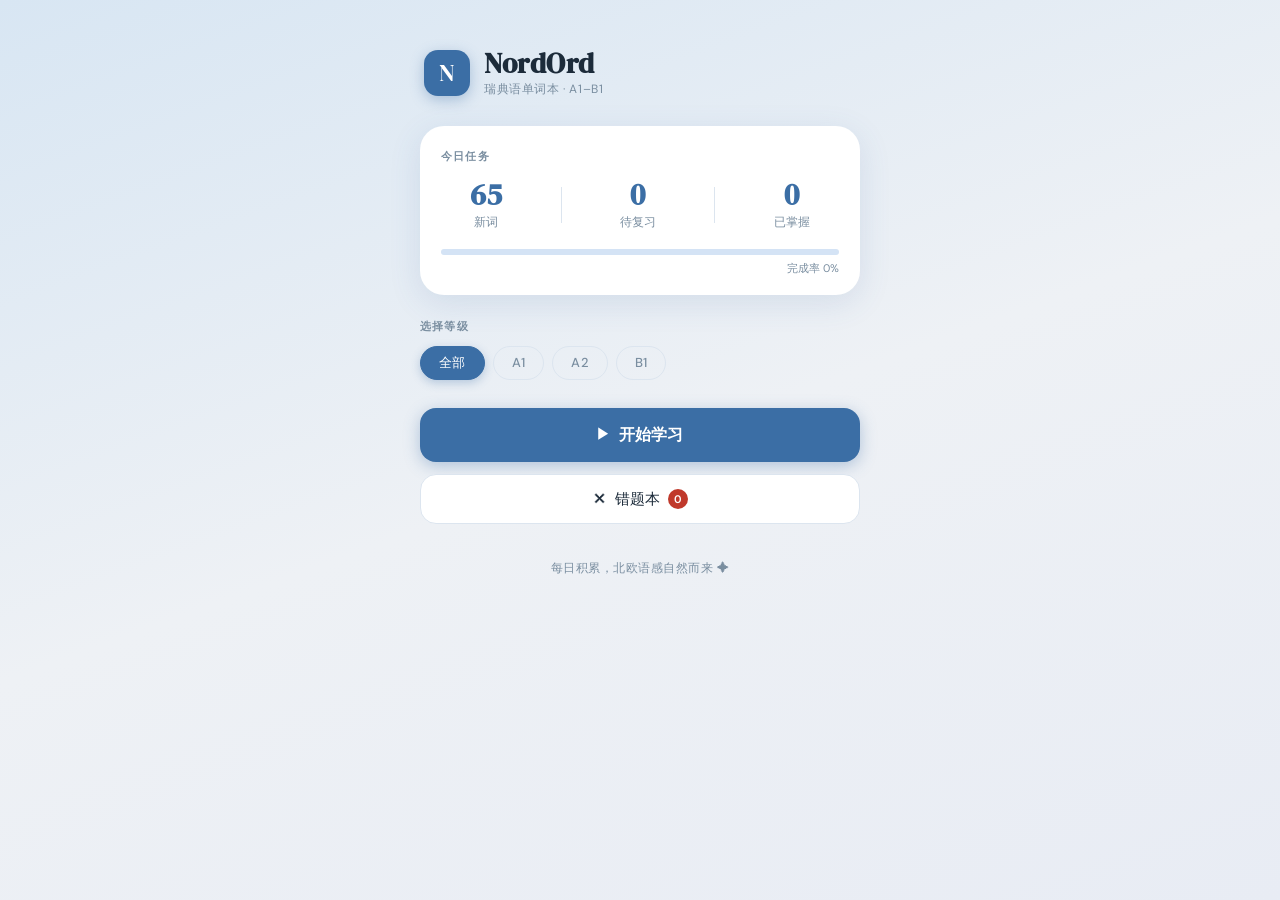
==== index.html @ 5310136f "Add files via upload" ====
<!DOCTYPE html>
<html lang="zh-CN">
<head>
  <meta charset="UTF-8" />
  <meta name="viewport" content="width=device-width, initial-scale=1.0, maximum-scale=1.0" />
  <title>NordOrd · 瑞典语背词</title>
  <link rel="stylesheet" href="style.css" />
  <!-- Google Fonts: DM Serif Display + DM Sans -->
  <link rel="preconnect" href="https://fonts.googleapis.com" />
  <link rel="preconnect" href="https://fonts.gstatic.com" crossorigin />
  <link href="https://fonts.googleapis.com/css2?family=DM+Serif+Display:ital@0;1&family=DM+Sans:wght@300;400;500;600&display=swap" rel="stylesheet" />
</head>
<body>

  <!-- ─────────────────────────────────────────────
       页面：Dashboard（首页）
  ───────────────────────────────────────────── -->
  <div id="page-dashboard" class="page active">
    <header class="app-header">
      <div class="logo-mark">N</div>
      <div class="header-text">
        <h1 class="app-title">NordOrd</h1>
        <p class="app-sub">瑞典语单词本 · A1–B1</p>
      </div>
    </header>

    <!-- 今日任务卡 -->
    <section class="today-card card">
      <div class="today-label">今日任务</div>
      <div class="today-stats">
        <div class="stat-item">
          <span class="stat-num" id="stat-new">0</span>
          <span class="stat-label">新词</span>
        </div>
        <div class="stat-divider"></div>
        <div class="stat-item">
          <span class="stat-num" id="stat-review">0</span>
          <span class="stat-label">待复习</span>
        </div>
        <div class="stat-divider"></div>
        <div class="stat-item">
          <span class="stat-num" id="stat-done">0</span>
          <span class="stat-label">已掌握</span>
        </div>
      </div>
      <div class="progress-bar-wrap">
        <div class="progress-bar" id="progress-bar"></div>
      </div>
      <div class="progress-text" id="progress-text">完成率 0%</div>
    </section>

    <!-- 等级筛选 -->
    <section class="level-section">
      <p class="section-label">选择等级</p>
      <div class="level-pills" id="level-pills">
        <button class="pill active" data-level="all">全部</button>
        <button class="pill" data-level="A1">A1</button>
        <button class="pill" data-level="A2">A2</button>
        <button class="pill" data-level="B1">B1</button>
      </div>
    </section>

    <!-- 操作按钮 -->
    <section class="action-section">
      <button class="btn-primary" id="btn-start">
        <span class="btn-icon">▶</span> 开始学习
      </button>
      <button class="btn-secondary" id="btn-wrong">
        <span class="btn-icon">✕</span> 错题本
        <span class="badge" id="wrong-badge">0</span>
      </button>
    </section>

    <!-- 小提示 -->
    <footer class="dash-footer">
      <p>每日积累，北欧语感自然而来 ✦</p>
    </footer>
  </div>


  <!-- ─────────────────────────────────────────────
       页面：学习卡片
  ───────────────────────────────────────────── -->
  <div id="page-study" class="page">
    <div class="study-nav">
      <button class="nav-back" id="btn-back-study">← 返回</button>
      <span class="study-progress-label" id="study-progress-label">1 / 10</span>
      <div class="study-level-tag" id="study-mode-label">学习中</div>
    </div>

    <!-- 卡片区域 -->
    <div class="card-area">
      <div class="flip-card" id="flip-card">
        <div class="flip-card-inner" id="flip-card-inner">

          <!-- 正面 -->
          <div class="flip-front card">
            <div class="card-tags">
              <span class="tag tag-level" id="card-level-tag">A1</span>
              <span class="tag tag-type" id="card-type-tag">名词</span>
            </div>
            <div class="card-word" id="card-word">hej</div>
            <button class="btn-speak" id="btn-speak-word" title="朗读单词">
              <svg viewBox="0 0 24 24" fill="none" stroke="currentColor" stroke-width="2">
                <polygon points="11,5 6,9 2,9 2,15 6,15 11,19" />
                <path d="M15.54 8.46a5 5 0 0 1 0 7.07" />
                <path d="M19.07 4.93a10 10 0 0 1 0 14.14" />
              </svg>
              朗读
            </button>
            <button class="btn-reveal" id="btn-reveal">显示答案 ↓</button>
          </div>

          <!-- 背面 -->
          <div class="flip-back card">
            <div class="card-tags">
              <span class="tag tag-level" id="card-level-tag-back">A1</span>
              <span class="tag tag-type" id="card-type-tag-back">名词</span>
            </div>
            <div class="card-word-back" id="card-word-back">hej</div>

            <div class="answer-block">
              <div class="answer-zh" id="answer-zh">你好</div>
              <div class="answer-fr" id="answer-fr">bonjour</div>
            </div>

            <div class="example-block">
              <div class="example-row">
                <button class="btn-speak-sm" id="btn-speak-example" title="朗读例句">
                  <svg viewBox="0 0 24 24" fill="none" stroke="currentColor" stroke-width="2">
                    <polygon points="11,5 6,9 2,9 2,15 6,15 11,19" />
                    <path d="M15.54 8.46a5 5 0 0 1 0 7.07" />
                  </svg>
                </button>
                <p class="example-sv" id="example-sv">Hej! Hur mår du?</p>
              </div>
              <p class="example-zh" id="example-zh">你好！你好吗？</p>
              <p class="example-fr" id="example-fr">Bonjour ! Comment vas-tu ?</p>
            </div>
          </div>

        </div>
      </div>
    </div>

    <!-- 判断按钮 -->
    <div class="judge-btns" id="judge-btns">
      <button class="btn-wrong-word" id="btn-dont-know">✕ 不认识</button>
      <button class="btn-know-word" id="btn-know">✓ 认识</button>
    </div>
  </div>


  <!-- ─────────────────────────────────────────────
       页面：错题本
  ───────────────────────────────────────────── -->
  <div id="page-wrong" class="page">
    <div class="study-nav">
      <button class="nav-back" id="btn-back-wrong">← 返回</button>
      <span class="study-progress-label">错题本</span>
      <button class="btn-clear-wrong" id="btn-clear-wrong">清空</button>
    </div>

    <div id="wrong-list-wrap">
      <div id="wrong-empty" class="wrong-empty">
        <div class="empty-icon">✦</div>
        <p>太棒了！暂无错题</p>
      </div>
      <ul id="wrong-list" class="wrong-list"></ul>
    </div>

    <div class="action-section" id="wrong-practice-wrap" style="display:none">
      <button class="btn-primary" id="btn-practice-wrong">重新练习错题</button>
    </div>
  </div>


  <script src="app.js"></script>
</body>
</html>
---- style.css ----
/* ============================================================
   NordOrd · style.css
   北欧极简风格 · 手机端优先
   ============================================================ */

/* ── CSS 变量 ── */
:root {
  --bg:          #eef1f5;
  --bg-card:     #ffffff;
  --bg-card2:    #f6f8fb;
  --primary:     #3b6ea5;      /* 雾蓝 */
  --primary-lt:  #d4e3f5;
  --accent:      #5b8fcf;
  --danger:      #c0392b;
  --danger-lt:   #fde8e6;
  --success:     #2e7d5e;
  --success-lt:  #d6f0e7;
  --text:        #1c2b3a;
  --text-muted:  #7a8ea0;
  --border:      #dce5ef;

  --radius-card: 24px;
  --radius-btn:  16px;
  --shadow:      0 4px 24px rgba(60,100,160,.10);
  --shadow-card: 0 8px 32px rgba(60,100,160,.13);

  --font-display: 'DM Serif Display', serif;
  --font-body:    'DM Sans', sans-serif;
}

/* ── Reset ── */
*, *::before, *::after { box-sizing: border-box; margin: 0; padding: 0; }

body {
  font-family: var(--font-body);
  background: linear-gradient(160deg, #d8e6f3 0%, #eef1f5 50%, #e8ecf4 100%);
  min-height: 100dvh;
  color: var(--text);
  -webkit-font-smoothing: antialiased;
  overflow-x: hidden;
}

/* ── 页面切换 ── */
.page { display: none; min-height: 100dvh; padding-bottom: 40px; }
.page.active { display: block; animation: fadeUp .35s ease; }

@keyframes fadeUp {
  from { opacity: 0; transform: translateY(18px); }
  to   { opacity: 1; transform: translateY(0); }
}

/* ── 通用卡片 ── */
.card {
  background: var(--bg-card);
  border-radius: var(--radius-card);
  box-shadow: var(--shadow-card);
  border: 1px solid rgba(255,255,255,.7);
}

/* ══════════════════════════════════════════════
   DASHBOARD
══════════════════════════════════════════════ */
.app-header {
  display: flex;
  align-items: center;
  gap: 14px;
  padding: 48px 24px 20px;
}

.logo-mark {
  width: 46px; height: 46px;
  background: var(--primary);
  color: #fff;
  border-radius: 14px;
  display: grid; place-items: center;
  font-family: var(--font-display);
  font-size: 24px;
  flex-shrink: 0;
  box-shadow: 0 4px 14px rgba(59,110,165,.35);
}

.app-title {
  font-family: var(--font-display);
  font-size: 28px;
  letter-spacing: .5px;
  color: var(--text);
  line-height: 1.1;
}
.app-sub {
  font-size: 12px;
  color: var(--text-muted);
  font-weight: 400;
  letter-spacing: .6px;
  margin-top: 2px;
}

/* 今日任务卡 */
.today-card {
  margin: 8px 20px 0;
  padding: 22px 20px 18px;
}

.today-label {
  font-size: 11px;
  font-weight: 600;
  letter-spacing: 1.2px;
  color: var(--text-muted);
  text-transform: uppercase;
  margin-bottom: 16px;
}

.today-stats {
  display: flex;
  align-items: center;
  justify-content: space-around;
  margin-bottom: 18px;
}

.stat-item { text-align: center; }
.stat-num {
  display: block;
  font-size: 30px;
  font-weight: 600;
  color: var(--primary);
  line-height: 1;
  font-family: var(--font-display);
}
.stat-label {
  font-size: 12px;
  color: var(--text-muted);
  margin-top: 4px;
  display: block;
}

.stat-divider {
  width: 1px; height: 36px;
  background: var(--border);
}

.progress-bar-wrap {
  height: 6px;
  background: var(--primary-lt);
  border-radius: 99px;
  overflow: hidden;
}
.progress-bar {
  height: 100%;
  background: linear-gradient(90deg, var(--accent), var(--primary));
  border-radius: 99px;
  width: 0%;
  transition: width .6s cubic-bezier(.4,0,.2,1);
}
.progress-text {
  font-size: 11px;
  color: var(--text-muted);
  margin-top: 6px;
  text-align: right;
}

/* 等级筛选 */
.level-section { padding: 24px 20px 8px; }
.section-label {
  font-size: 11px;
  font-weight: 600;
  letter-spacing: 1.2px;
  color: var(--text-muted);
  text-transform: uppercase;
  margin-bottom: 12px;
}

.level-pills {
  display: flex;
  gap: 8px;
  flex-wrap: wrap;
}
.pill {
  padding: 7px 18px;
  border-radius: 99px;
  border: 1.5px solid var(--border);
  background: transparent;
  font-family: var(--font-body);
  font-size: 13px;
  font-weight: 500;
  color: var(--text-muted);
  cursor: pointer;
  transition: all .2s;
  letter-spacing: .3px;
}
.pill:hover { border-color: var(--primary); color: var(--primary); }
.pill.active {
  background: var(--primary);
  border-color: var(--primary);
  color: #fff;
  box-shadow: 0 3px 10px rgba(59,110,165,.3);
}

/* 操作按钮 */
.action-section {
  padding: 20px 20px 8px;
  display: flex;
  flex-direction: column;
  gap: 12px;
}

.btn-primary {
  width: 100%;
  padding: 16px;
  background: var(--primary);
  color: #fff;
  border: none;
  border-radius: var(--radius-btn);
  font-family: var(--font-body);
  font-size: 16px;
  font-weight: 600;
  cursor: pointer;
  display: flex;
  align-items: center;
  justify-content: center;
  gap: 8px;
  box-shadow: 0 4px 16px rgba(59,110,165,.35);
  transition: transform .15s, box-shadow .15s;
  letter-spacing: .2px;
}
.btn-primary:hover { transform: translateY(-2px); box-shadow: 0 6px 22px rgba(59,110,165,.42); }
.btn-primary:active { transform: translateY(0); }

.btn-secondary {
  width: 100%;
  padding: 14px;
  background: var(--bg-card);
  color: var(--text);
  border: 1.5px solid var(--border);
  border-radius: var(--radius-btn);
  font-family: var(--font-body);
  font-size: 15px;
  font-weight: 500;
  cursor: pointer;
  display: flex;
  align-items: center;
  justify-content: center;
  gap: 8px;
  position: relative;
  transition: all .2s;
}
.btn-secondary:hover { border-color: var(--primary); color: var(--primary); background: var(--primary-lt); }

.badge {
  display: inline-flex;
  align-items: center;
  justify-content: center;
  min-width: 20px; height: 20px;
  border-radius: 99px;
  background: var(--danger);
  color: #fff;
  font-size: 11px;
  font-weight: 600;
  padding: 0 5px;
}
.badge[data-count="0"], .badge:empty { background: var(--text-muted); }

.btn-icon { font-size: 14px; }

.dash-footer {
  text-align: center;
  padding: 28px 20px 0;
  font-size: 12px;
  color: var(--text-muted);
  letter-spacing: .5px;
}

/* ══════════════════════════════════════════════
   STUDY PAGE
══════════════════════════════════════════════ */
.study-nav {
  display: flex;
  align-items: center;
  justify-content: space-between;
  padding: 20px 20px 12px;
  position: sticky; top: 0;
  background: transparent;
  z-index: 10;
}

.nav-back {
  background: rgba(255,255,255,.75);
  border: 1.5px solid var(--border);
  border-radius: 12px;
  padding: 8px 14px;
  font-family: var(--font-body);
  font-size: 13px;
  font-weight: 500;
  color: var(--text);
  cursor: pointer;
  backdrop-filter: blur(6px);
  transition: all .2s;
}
.nav-back:hover { border-color: var(--primary); color: var(--primary); }

.study-progress-label {
  font-size: 13px;
  font-weight: 500;
  color: var(--text-muted);
}

.study-level-tag, .btn-clear-wrong {
  background: var(--primary-lt);
  color: var(--primary);
  border: none;
  border-radius: 10px;
  padding: 6px 12px;
  font-size: 12px;
  font-weight: 600;
  letter-spacing: .4px;
  cursor: pointer;
  font-family: var(--font-body);
}

.btn-clear-wrong:hover { background: var(--danger-lt); color: var(--danger); }

/* 卡片翻转区域 */
.card-area {
  padding: 8px 20px 16px;
  perspective: 1200px;
}

.flip-card {
  width: 100%;
  min-height: 420px;
  position: relative;
  cursor: default;
}

.flip-card-inner {
  width: 100%;
  min-height: 420px;
  position: relative;
  transform-style: preserve-3d;
  transition: transform .55s cubic-bezier(.4,0,.2,1);
}
.flip-card-inner.flipped { transform: rotateY(180deg); }

.flip-front, .flip-back {
  position: absolute;
  top: 0; left: 0; right: 0;
  min-height: 420px;
  backface-visibility: hidden;
  -webkit-backface-visibility: hidden;
  padding: 28px 24px 24px;
  display: flex;
  flex-direction: column;
  align-items: center;
}

.flip-back { transform: rotateY(180deg); }

/* 标签 */
.card-tags {
  display: flex; gap: 8px;
  margin-bottom: 20px;
  align-self: flex-start;
}
.tag {
  padding: 4px 12px;
  border-radius: 99px;
  font-size: 11px;
  font-weight: 600;
  letter-spacing: .5px;
  text-transform: uppercase;
}
.tag-level { background: var(--primary-lt); color: var(--primary); }
.tag-type  { background: var(--bg-card2); color: var(--text-muted); border: 1px solid var(--border); }

/* 正面单词 */
.card-word {
  font-family: var(--font-display);
  font-size: clamp(38px, 10vw, 54px);
  letter-spacing: 1px;
  color: var(--text);
  text-align: center;
  flex: 1;
  display: flex;
  align-items: center;
  justify-content: center;
  line-height: 1.15;
  word-break: break-all;
}

/* 朗读按钮 */
.btn-speak {
  display: flex;
  align-items: center;
  gap: 6px;
  background: var(--bg-card2);
  border: 1.5px solid var(--border);
  border-radius: 12px;
  padding: 9px 18px;
  font-family: var(--font-body);
  font-size: 13px;
  font-weight: 500;
  color: var(--text-muted);
  cursor: pointer;
  transition: all .2s;
  margin-bottom: 20px;
}
.btn-speak svg { width: 16px; height: 16px; }
.btn-speak:hover { background: var(--primary-lt); border-color: var(--primary); color: var(--primary); }

.btn-speak-sm {
  display: inline-flex;
  align-items: center;
  justify-content: center;
  background: var(--primary-lt);
  border: none;
  border-radius: 8px;
  padding: 5px;
  cursor: pointer;
  flex-shrink: 0;
  transition: background .2s;
}
.btn-speak-sm svg { width: 14px; height: 14px; stroke: var(--primary); }
.btn-speak-sm:hover { background: var(--primary); }
.btn-speak-sm:hover svg { stroke: #fff; }

.btn-reveal {
  width: 100%;
  padding: 14px;
  background: var(--primary);
  color: #fff;
  border: none;
  border-radius: 14px;
  font-family: var(--font-body);
  font-size: 15px;
  font-weight: 600;
  cursor: pointer;
  box-shadow: 0 3px 14px rgba(59,110,165,.3);
  transition: transform .15s, box-shadow .15s;
  letter-spacing: .2px;
}
.btn-reveal:hover { transform: translateY(-2px); box-shadow: 0 5px 18px rgba(59,110,165,.4); }

/* 背面内容 */
.card-word-back {
  font-family: var(--font-display);
  font-size: clamp(26px, 7vw, 36px);
  color: var(--primary);
  letter-spacing: .5px;
  margin-bottom: 12px;
  text-align: center;
  align-self: center;
}

.answer-block {
  text-align: center;
  margin-bottom: 18px;
}
.answer-zh {
  font-size: 22px;
  font-weight: 600;
  color: var(--text);
  margin-bottom: 4px;
}
.answer-fr {
  font-size: 13px;
  color: var(--text-muted);
  font-style: italic;
  letter-spacing: .3px;
}

.example-block {
  background: var(--bg-card2);
  border-radius: 16px;
  padding: 14px 16px;
  width: 100%;
  border: 1px solid var(--border);
}
.example-row {
  display: flex;
  align-items: flex-start;
  gap: 8px;
  margin-bottom: 6px;
}
.example-sv {
  font-size: 14px;
  font-weight: 500;
  color: var(--text);
  line-height: 1.5;
  font-style: italic;
}
.example-zh {
  font-size: 13px;
  color: var(--text-muted);
  line-height: 1.5;
  margin-bottom: 4px;
  padding-left: 22px;
}
.example-fr {
  font-size: 12px;
  color: #aab5c2;
  line-height: 1.5;
  font-style: italic;
  padding-left: 22px;
}

/* 判断按钮 */
.judge-btns {
  display: flex;
  gap: 12px;
  padding: 0 20px 16px;
  opacity: 0;
  transform: translateY(12px);
  transition: opacity .3s .1s, transform .3s .1s;
  pointer-events: none;
}
.judge-btns.visible {
  opacity: 1;
  transform: translateY(0);
  pointer-events: all;
}

.btn-wrong-word, .btn-know-word {
  flex: 1;
  padding: 15px;
  border: none;
  border-radius: var(--radius-btn);
  font-family: var(--font-body);
  font-size: 15px;
  font-weight: 600;
  cursor: pointer;
  transition: transform .15s, box-shadow .15s;
  letter-spacing: .2px;
}
.btn-wrong-word {
  background: var(--danger-lt);
  color: var(--danger);
}
.btn-wrong-word:hover { transform: translateY(-2px); box-shadow: 0 4px 14px rgba(192,57,43,.2); }

.btn-know-word {
  background: var(--success-lt);
  color: var(--success);
}
.btn-know-word:hover { transform: translateY(-2px); box-shadow: 0 4px 14px rgba(46,125,94,.2); }

/* 结束提示 */
.finish-card {
  margin: 40px 20px;
  padding: 40px 24px;
  text-align: center;
}
.finish-emoji { font-size: 48px; margin-bottom: 16px; }
.finish-title {
  font-family: var(--font-display);
  font-size: 26px;
  margin-bottom: 8px;
}
.finish-sub { font-size: 14px; color: var(--text-muted); margin-bottom: 24px; }

/* ══════════════════════════════════════════════
   WRONG LIST PAGE
══════════════════════════════════════════════ */
.wrong-empty {
  text-align: center;
  padding: 60px 20px;
  color: var(--text-muted);
}
.empty-icon { font-size: 36px; margin-bottom: 12px; color: var(--primary-lt); }
.wrong-empty p { font-size: 15px; }

.wrong-list {
  list-style: none;
  padding: 8px 20px 20px;
  display: flex;
  flex-direction: column;
  gap: 10px;
}
.wrong-item {
  background: var(--bg-card);
  border-radius: 18px;
  padding: 16px 18px;
  border: 1px solid var(--border);
  display: flex;
  align-items: center;
  justify-content: space-between;
  box-shadow: 0 2px 10px rgba(60,100,160,.07);
  animation: fadeUp .25s ease;
}
.wrong-item-left {}
.wrong-sv {
  font-family: var(--font-display);
  font-size: 20px;
  color: var(--text);
  letter-spacing: .3px;
}
.wrong-zh {
  font-size: 13px;
  color: var(--text-muted);
  margin-top: 2px;
}
.wrong-item-tags { display: flex; gap: 6px; }

/* ── 滚动条 ── */
::-webkit-scrollbar { width: 4px; }
::-webkit-scrollbar-track { background: transparent; }
::-webkit-scrollbar-thumb { background: var(--border); border-radius: 99px; }

/* ── 响应式：平板及以上稍许居中 ── */
@media (min-width: 520px) {
  body { display: flex; justify-content: center; }
  .page { max-width: 480px; width: 100%; }
}
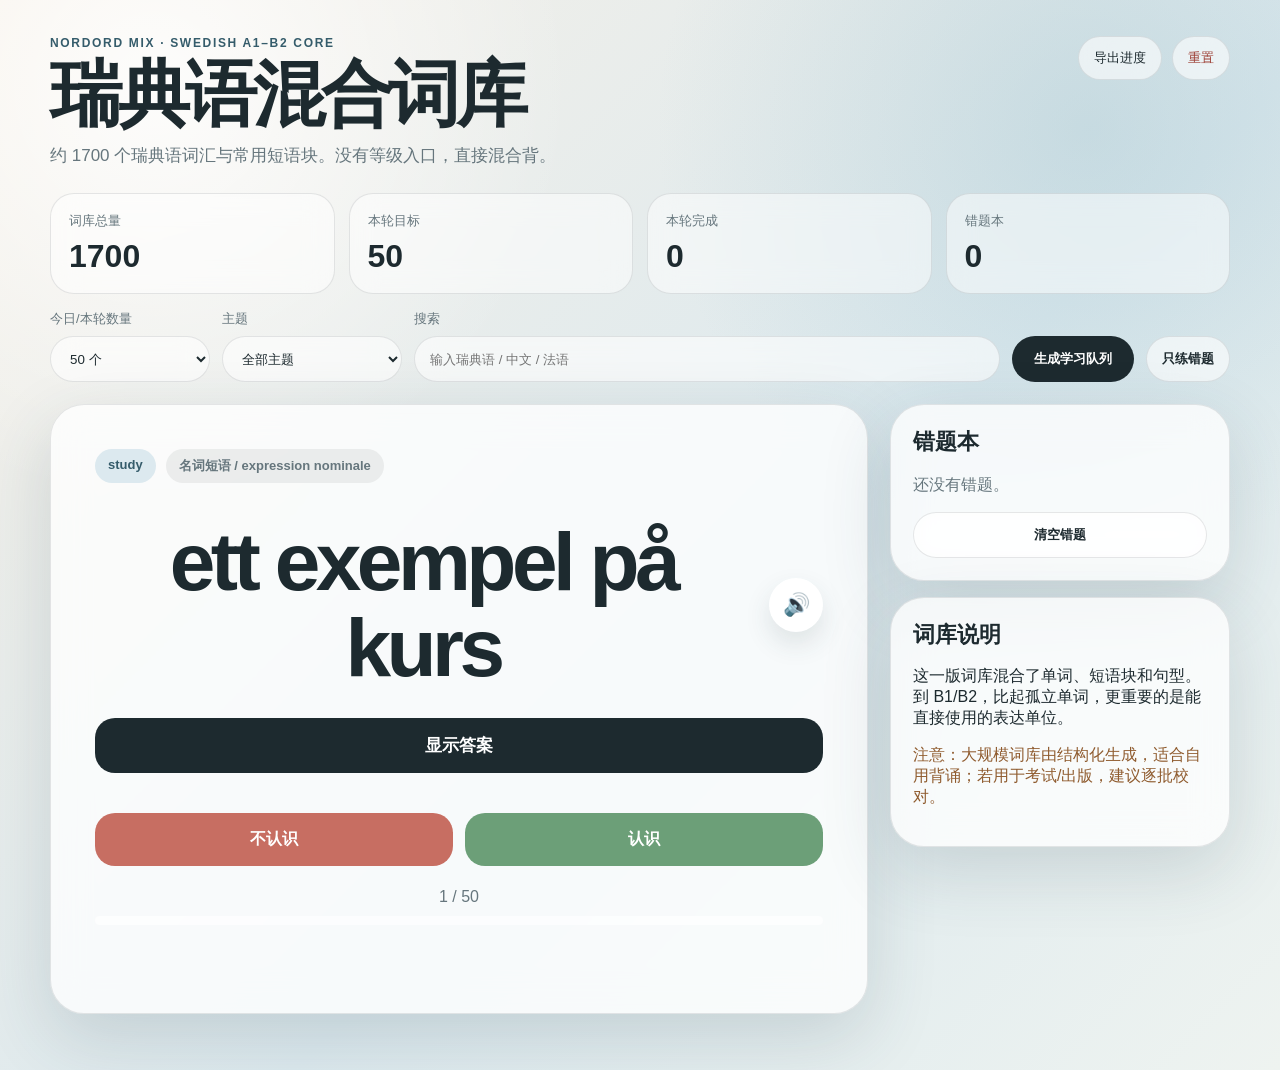
==== commit d9eef4dd: "Add files via upload" ====
--- a/index.html
+++ b/index.html
@@ -2,178 +2,126 @@
 <html lang="zh-CN">
 <head>
   <meta charset="UTF-8" />
-  <meta name="viewport" content="width=device-width, initial-scale=1.0, maximum-scale=1.0" />
-  <title>NordOrd · 瑞典语背词</title>
+  <meta name="viewport" content="width=device-width, initial-scale=1.0" />
+  <title>NordOrd Mix 瑞典语混合词库</title>
   <link rel="stylesheet" href="style.css" />
-  <!-- Google Fonts: DM Serif Display + DM Sans -->
-  <link rel="preconnect" href="https://fonts.googleapis.com" />
-  <link rel="preconnect" href="https://fonts.gstatic.com" crossorigin />
-  <link href="https://fonts.googleapis.com/css2?family=DM+Serif+Display:ital@0;1&family=DM+Sans:wght@300;400;500;600&display=swap" rel="stylesheet" />
 </head>
 <body>
-
-  <!-- ─────────────────────────────────────────────
-       页面：Dashboard（首页）
-  ───────────────────────────────────────────── -->
-  <div id="page-dashboard" class="page active">
-    <header class="app-header">
-      <div class="logo-mark">N</div>
-      <div class="header-text">
-        <h1 class="app-title">NordOrd</h1>
-        <p class="app-sub">瑞典语单词本 · A1–B1</p>
+  <main class="app">
+    <header class="hero">
+      <div>
+        <p class="kicker">NordOrd Mix · Swedish A1–B2 Core</p>
+        <h1>瑞典语混合词库</h1>
+        <p class="subtitle">约 1700 个瑞典语词汇与常用短语块。没有等级入口，直接混合背。</p>
+      </div>
+      <div class="hero-actions">
+        <button id="export-btn" class="soft-btn">导出进度</button>
+        <button id="reset-btn" class="soft-btn danger-text">重置</button>
       </div>
     </header>
 
-    <!-- 今日任务卡 -->
-    <section class="today-card card">
-      <div class="today-label">今日任务</div>
-      <div class="today-stats">
-        <div class="stat-item">
-          <span class="stat-num" id="stat-new">0</span>
-          <span class="stat-label">新词</span>
-        </div>
-        <div class="stat-divider"></div>
-        <div class="stat-item">
-          <span class="stat-num" id="stat-review">0</span>
-          <span class="stat-label">待复习</span>
-        </div>
-        <div class="stat-divider"></div>
-        <div class="stat-item">
-          <span class="stat-num" id="stat-done">0</span>
-          <span class="stat-label">已掌握</span>
-        </div>
-      </div>
-      <div class="progress-bar-wrap">
-        <div class="progress-bar" id="progress-bar"></div>
-      </div>
-      <div class="progress-text" id="progress-text">完成率 0%</div>
+    <section class="dashboard">
+      <article>
+        <span>词库总量</span>
+        <strong id="total-count">0</strong>
+      </article>
+      <article>
+        <span>本轮目标</span>
+        <strong id="session-goal-count">50</strong>
+      </article>
+      <article>
+        <span>本轮完成</span>
+        <strong id="done-count">0</strong>
+      </article>
+      <article>
+        <span>错题本</span>
+        <strong id="wrong-count">0</strong>
+      </article>
     </section>
 
-    <!-- 等级筛选 -->
-    <section class="level-section">
-      <p class="section-label">选择等级</p>
-      <div class="level-pills" id="level-pills">
-        <button class="pill active" data-level="all">全部</button>
-        <button class="pill" data-level="A1">A1</button>
-        <button class="pill" data-level="A2">A2</button>
-        <button class="pill" data-level="B1">B1</button>
-      </div>
+    <section class="controls">
+      <label>
+        今日/本轮数量
+        <select id="goal-select">
+          <option value="20">20 个</option>
+          <option value="50" selected>50 个</option>
+          <option value="100">100 个</option>
+          <option value="200">200 个</option>
+          <option value="all">全部</option>
+        </select>
+      </label>
+
+      <label>
+        主题
+        <select id="theme-select">
+          <option value="all">全部主题</option>
+        </select>
+      </label>
+
+      <label class="search-label">
+        搜索
+        <input id="search-input" type="search" placeholder="输入瑞典语 / 中文 / 法语" />
+      </label>
+
+      <button id="start-btn" class="main-btn">生成学习队列</button>
+      <button id="wrong-practice-btn" class="secondary-btn">只练错题</button>
     </section>
 
-    <!-- 操作按钮 -->
-    <section class="action-section">
-      <button class="btn-primary" id="btn-start">
-        <span class="btn-icon">▶</span> 开始学习
-      </button>
-      <button class="btn-secondary" id="btn-wrong">
-        <span class="btn-icon">✕</span> 错题本
-        <span class="badge" id="wrong-badge">0</span>
-      </button>
-    </section>
+    <section class="layout">
+      <article class="card">
+        <div class="card-meta">
+          <span id="theme-badge" class="badge">theme</span>
+          <span id="type-badge" class="badge muted">type</span>
+        </div>
 
-    <!-- 小提示 -->
-    <footer class="dash-footer">
-      <p>每日积累，北欧语感自然而来 ✦</p>
-    </footer>
-  </div>
+        <div class="word-zone">
+          <h2 id="word">加载中...</h2>
+          <button id="speak-btn" class="sound-btn" title="播放发音">🔊</button>
+        </div>
 
+        <button id="show-btn" class="reveal-btn">显示答案</button>
 
-  <!-- ─────────────────────────────────────────────
-       页面：学习卡片
-  ───────────────────────────────────────────── -->
-  <div id="page-study" class="page">
-    <div class="study-nav">
-      <button class="nav-back" id="btn-back-study">← 返回</button>
-      <span class="study-progress-label" id="study-progress-label">1 / 10</span>
-      <div class="study-level-tag" id="study-mode-label">学习中</div>
-    </div>
-
-    <!-- 卡片区域 -->
-    <div class="card-area">
-      <div class="flip-card" id="flip-card">
-        <div class="flip-card-inner" id="flip-card-inner">
-
-          <!-- 正面 -->
-          <div class="flip-front card">
-            <div class="card-tags">
-              <span class="tag tag-level" id="card-level-tag">A1</span>
-              <span class="tag tag-type" id="card-type-tag">名词</span>
-            </div>
-            <div class="card-word" id="card-word">hej</div>
-            <button class="btn-speak" id="btn-speak-word" title="朗读单词">
-              <svg viewBox="0 0 24 24" fill="none" stroke="currentColor" stroke-width="2">
-                <polygon points="11,5 6,9 2,9 2,15 6,15 11,19" />
-                <path d="M15.54 8.46a5 5 0 0 1 0 7.07" />
-                <path d="M19.07 4.93a10 10 0 0 1 0 14.14" />
-              </svg>
-              朗读
-            </button>
-            <button class="btn-reveal" id="btn-reveal">显示答案 ↓</button>
+        <div id="answer" class="answer hidden">
+          <div class="meaning">
+            <p><span>中文</span><strong id="zh"></strong></p>
+            <p><span>Français</span><strong id="fr"></strong></p>
           </div>
 
-          <!-- 背面 -->
-          <div class="flip-back card">
-            <div class="card-tags">
-              <span class="tag tag-level" id="card-level-tag-back">A1</span>
-              <span class="tag tag-type" id="card-type-tag-back">名词</span>
-            </div>
-            <div class="card-word-back" id="card-word-back">hej</div>
+          <div id="note-box" class="note-box hidden"></div>
 
-            <div class="answer-block">
-              <div class="answer-zh" id="answer-zh">你好</div>
-              <div class="answer-fr" id="answer-fr">bonjour</div>
-            </div>
+          <div id="example-box" class="example-box hidden">
+            <p id="ex-sv" class="ex-sv"></p>
+            <p id="ex-zh"></p>
+            <p id="ex-fr"></p>
+          </div>
+        </div>
 
-            <div class="example-block">
-              <div class="example-row">
-                <button class="btn-speak-sm" id="btn-speak-example" title="朗读例句">
-                  <svg viewBox="0 0 24 24" fill="none" stroke="currentColor" stroke-width="2">
-                    <polygon points="11,5 6,9 2,9 2,15 6,15 11,19" />
-                    <path d="M15.54 8.46a5 5 0 0 1 0 7.07" />
-                  </svg>
-                </button>
-                <p class="example-sv" id="example-sv">Hej! Hur mår du?</p>
-              </div>
-              <p class="example-zh" id="example-zh">你好！你好吗？</p>
-              <p class="example-fr" id="example-fr">Bonjour ! Comment vas-tu ?</p>
-            </div>
-          </div>
+        <div class="buttons">
+          <button id="unknown-btn" class="unknown">不认识</button>
+          <button id="known-btn" class="known">认识</button>
+        </div>
 
+        <div class="progress-row">
+          <span id="progress-text">0 / 0</span>
+          <div class="bar"><div id="bar-fill"></div></div>
         </div>
-      </div>
-    </div>
+      </article>
 
-    <!-- 判断按钮 -->
-    <div class="judge-btns" id="judge-btns">
-      <button class="btn-wrong-word" id="btn-dont-know">✕ 不认识</button>
-      <button class="btn-know-word" id="btn-know">✓ 认识</button>
-    </div>
-  </div>
+      <aside class="side-panel">
+        <section class="mini-panel">
+          <h3>错题本</h3>
+          <div id="wrong-list" class="list empty">还没有错题。</div>
+          <button id="clear-wrong-btn" class="secondary-btn full">清空错题</button>
+        </section>
 
-
-  <!-- ─────────────────────────────────────────────
-       页面：错题本
-  ───────────────────────────────────────────── -->
-  <div id="page-wrong" class="page">
-    <div class="study-nav">
-      <button class="nav-back" id="btn-back-wrong">← 返回</button>
-      <span class="study-progress-label">错题本</span>
-      <button class="btn-clear-wrong" id="btn-clear-wrong">清空</button>
-    </div>
-
-    <div id="wrong-list-wrap">
-      <div id="wrong-empty" class="wrong-empty">
-        <div class="empty-icon">✦</div>
-        <p>太棒了！暂无错题</p>
-      </div>
-      <ul id="wrong-list" class="wrong-list"></ul>
-    </div>
-
-    <div class="action-section" id="wrong-practice-wrap" style="display:none">
-      <button class="btn-primary" id="btn-practice-wrong">重新练习错题</button>
-    </div>
-  </div>
-
+        <section class="mini-panel">
+          <h3>词库说明</h3>
+          <p>这一版词库混合了单词、短语块和句型。到 B1/B2，比起孤立单词，更重要的是能直接使用的表达单位。</p>
+          <p class="warning">注意：大规模词库由结构化生成，适合自用背诵；若用于考试/出版，建议逐批校对。</p>
+        </section>
+      </aside>
+    </section>
+  </main>
 
   <script src="app.js"></script>
 </body>
--- a/style.css
+++ b/style.css
@@ -1,610 +1,400 @@
-/* ============================================================
-   NordOrd · style.css
-   北欧极简风格 · 手机端优先
-   ============================================================ */
-
-/* ── CSS 变量 ── */
+* { box-sizing: border-box; }
+
 :root {
-  --bg:          #eef1f5;
-  --bg-card:     #ffffff;
-  --bg-card2:    #f6f8fb;
-  --primary:     #3b6ea5;      /* 雾蓝 */
-  --primary-lt:  #d4e3f5;
-  --accent:      #5b8fcf;
-  --danger:      #c0392b;
-  --danger-lt:   #fde8e6;
-  --success:     #2e7d5e;
-  --success-lt:  #d6f0e7;
-  --text:        #1c2b3a;
-  --text-muted:  #7a8ea0;
-  --border:      #dce5ef;
-
-  --radius-card: 24px;
-  --radius-btn:  16px;
-  --shadow:      0 4px 24px rgba(60,100,160,.10);
-  --shadow-card: 0 8px 32px rgba(60,100,160,.13);
-
-  --font-display: 'DM Serif Display', serif;
-  --font-body:    'DM Sans', sans-serif;
-}
-
-/* ── Reset ── */
-*, *::before, *::after { box-sizing: border-box; margin: 0; padding: 0; }
+  --ink: #1d2a2f;
+  --muted: #66767d;
+  --paper: rgba(255,255,255,.76);
+  --paper-strong: rgba(255,255,255,.92);
+  --line: rgba(29,42,47,.11);
+  --blue: #7da0ad;
+  --blue-dark: #355c6b;
+  --cream: #f5efe4;
+  --green: #6c9f78;
+  --red: #c76e62;
+  --shadow: 0 24px 70px rgba(45,70,78,.16);
+}
 
 body {
-  font-family: var(--font-body);
-  background: linear-gradient(160deg, #d8e6f3 0%, #eef1f5 50%, #e8ecf4 100%);
-  min-height: 100dvh;
-  color: var(--text);
-  -webkit-font-smoothing: antialiased;
-  overflow-x: hidden;
-}
-
-/* ── 页面切换 ── */
-.page { display: none; min-height: 100dvh; padding-bottom: 40px; }
-.page.active { display: block; animation: fadeUp .35s ease; }
-
-@keyframes fadeUp {
-  from { opacity: 0; transform: translateY(18px); }
-  to   { opacity: 1; transform: translateY(0); }
-}
-
-/* ── 通用卡片 ── */
+  margin: 0;
+  min-height: 100vh;
+  font-family: Inter, ui-sans-serif, Arial, "Microsoft YaHei", sans-serif;
+  color: var(--ink);
+  background:
+    radial-gradient(circle at 12% 8%, rgba(255,255,255,.85), transparent 28%),
+    radial-gradient(circle at 85% 12%, rgba(153,190,202,.35), transparent 30%),
+    linear-gradient(135deg, #f7f1e8, #dce9ee 58%, #eef3f0);
+}
+
+button, input, select {
+  font-family: inherit;
+}
+
+button {
+  border: none;
+  cursor: pointer;
+  transition: .18s ease;
+}
+
+button:hover { transform: translateY(-1px); }
+
+.app {
+  width: min(1180px, calc(100% - 28px));
+  margin: 0 auto;
+  padding: 36px 0 56px;
+}
+
+.hero {
+  display: flex;
+  justify-content: space-between;
+  gap: 24px;
+  align-items: flex-start;
+  margin-bottom: 22px;
+}
+
+.kicker {
+  margin: 0 0 10px;
+  color: var(--blue-dark);
+  text-transform: uppercase;
+  letter-spacing: .14em;
+  font-size: 12px;
+  font-weight: 800;
+}
+
+h1 {
+  margin: 0;
+  font-size: clamp(36px, 7vw, 72px);
+  letter-spacing: -.06em;
+  line-height: .95;
+}
+
+.subtitle {
+  max-width: 660px;
+  margin: 14px 0 0;
+  color: var(--muted);
+  font-size: 17px;
+  line-height: 1.7;
+}
+
+.hero-actions {
+  display: flex;
+  gap: 10px;
+}
+
+.soft-btn, .secondary-btn, select, input {
+  border: 1px solid var(--line);
+  background: rgba(255,255,255,.6);
+  backdrop-filter: blur(14px);
+  border-radius: 999px;
+  padding: 12px 15px;
+  color: var(--ink);
+}
+
+.danger-text { color: #9c3e34; }
+
+.dashboard {
+  display: grid;
+  grid-template-columns: repeat(4, 1fr);
+  gap: 14px;
+  margin-bottom: 16px;
+}
+
+.dashboard article {
+  background: rgba(255,255,255,.5);
+  border: 1px solid var(--line);
+  border-radius: 24px;
+  padding: 18px;
+  backdrop-filter: blur(14px);
+}
+
+.dashboard span {
+  display: block;
+  color: var(--muted);
+  font-size: 13px;
+  margin-bottom: 8px;
+}
+
+.dashboard strong {
+  font-size: 32px;
+}
+
+.controls {
+  display: grid;
+  grid-template-columns: 160px 180px minmax(220px, 1fr) auto auto;
+  gap: 12px;
+  align-items: end;
+  margin-bottom: 22px;
+}
+
+label {
+  color: var(--muted);
+  font-size: 13px;
+  display: grid;
+  gap: 8px;
+}
+
+select, input {
+  width: 100%;
+  outline: none;
+  height: 46px;
+}
+
+.main-btn {
+  height: 46px;
+  border-radius: 999px;
+  padding: 0 22px;
+  background: var(--ink);
+  color: white;
+  font-weight: 800;
+}
+
+.secondary-btn {
+  height: 46px;
+  font-weight: 800;
+}
+
+.layout {
+  display: grid;
+  grid-template-columns: minmax(0, 1fr) 340px;
+  gap: 22px;
+  align-items: start;
+}
+
+.card, .side-panel .mini-panel {
+  background: var(--paper);
+  border: 1px solid var(--line);
+  border-radius: 34px;
+  box-shadow: var(--shadow);
+  backdrop-filter: blur(18px);
+}
+
 .card {
-  background: var(--bg-card);
-  border-radius: var(--radius-card);
-  box-shadow: var(--shadow-card);
-  border: 1px solid rgba(255,255,255,.7);
-}
-
-/* ══════════════════════════════════════════════
-   DASHBOARD
-══════════════════════════════════════════════ */
-.app-header {
+  min-height: 610px;
+  padding: clamp(22px, 4vw, 44px);
+}
+
+.card-meta {
   display: flex;
+  gap: 10px;
+  margin-bottom: 34px;
+  flex-wrap: wrap;
+}
+
+.badge {
+  padding: 8px 13px;
+  border-radius: 999px;
+  font-size: 13px;
+  font-weight: 800;
+  background: #dce9ef;
+  color: var(--blue-dark);
+}
+
+.badge.muted {
+  background: rgba(29,42,47,.07);
+  color: var(--muted);
+}
+
+.word-zone {
+  min-height: 175px;
+  display: flex;
+  justify-content: center;
   align-items: center;
-  gap: 14px;
-  padding: 48px 24px 20px;
-}
-
-.logo-mark {
-  width: 46px; height: 46px;
-  background: var(--primary);
-  color: #fff;
-  border-radius: 14px;
-  display: grid; place-items: center;
-  font-family: var(--font-display);
-  font-size: 24px;
-  flex-shrink: 0;
-  box-shadow: 0 4px 14px rgba(59,110,165,.35);
-}
-
-.app-title {
-  font-family: var(--font-display);
-  font-size: 28px;
-  letter-spacing: .5px;
-  color: var(--text);
-  line-height: 1.1;
-}
-.app-sub {
-  font-size: 12px;
-  color: var(--text-muted);
-  font-weight: 400;
-  letter-spacing: .6px;
-  margin-top: 2px;
-}
-
-/* 今日任务卡 */
-.today-card {
-  margin: 8px 20px 0;
-  padding: 22px 20px 18px;
-}
-
-.today-label {
-  font-size: 11px;
-  font-weight: 600;
-  letter-spacing: 1.2px;
-  color: var(--text-muted);
-  text-transform: uppercase;
-  margin-bottom: 16px;
-}
-
-.today-stats {
-  display: flex;
-  align-items: center;
-  justify-content: space-around;
-  margin-bottom: 18px;
-}
-
-.stat-item { text-align: center; }
-.stat-num {
+  gap: 18px;
+}
+
+h2 {
+  margin: 0;
+  font-size: clamp(42px, 7.5vw, 82px);
+  letter-spacing: -.055em;
+  line-height: 1.05;
+  text-align: center;
+}
+
+.sound-btn {
+  width: 54px;
+  height: 54px;
+  border-radius: 50%;
+  background: white;
+  box-shadow: 0 12px 26px rgba(45,70,78,.13);
+  font-size: 22px;
+  flex: 0 0 auto;
+}
+
+.reveal-btn {
+  width: 100%;
+  margin: 26px 0 18px;
+  padding: 16px;
+  border-radius: 20px;
+  color: white;
+  background: var(--ink);
+  font-size: 17px;
+  font-weight: 850;
+}
+
+.hidden { display: none !important; }
+
+.answer {
+  animation: show .22s ease;
+}
+
+@keyframes show {
+  from { opacity: 0; transform: translateY(7px); }
+  to { opacity: 1; transform: translateY(0); }
+}
+
+.meaning {
+  display: grid;
+  grid-template-columns: 1fr 1fr;
+  gap: 12px;
+}
+
+.meaning p, .note-box, .example-box {
+  margin: 0;
+  border: 1px solid var(--line);
+  background: rgba(255,255,255,.62);
+  border-radius: 22px;
+  padding: 17px;
+}
+
+.meaning span {
   display: block;
-  font-size: 30px;
-  font-weight: 600;
-  color: var(--primary);
-  line-height: 1;
-  font-family: var(--font-display);
-}
-.stat-label {
-  font-size: 12px;
-  color: var(--text-muted);
-  margin-top: 4px;
+  font-size: 13px;
+  color: var(--muted);
+  margin-bottom: 7px;
+}
+
+.meaning strong {
+  font-size: 21px;
+}
+
+.note-box, .example-box {
+  margin-top: 12px;
+  color: var(--muted);
+  line-height: 1.7;
+}
+
+.ex-sv {
+  color: var(--ink);
+  font-weight: 850;
+  font-size: 18px;
+}
+
+.buttons {
+  display: grid;
+  grid-template-columns: 1fr 1fr;
+  gap: 12px;
+  margin-top: 22px;
+}
+
+.unknown, .known {
+  border-radius: 20px;
+  padding: 16px;
+  color: white;
+  font-size: 16px;
+  font-weight: 850;
+}
+
+.unknown { background: var(--red); }
+.known { background: var(--green); }
+
+.progress-row {
+  margin-top: 22px;
+  color: var(--muted);
+  display: grid;
+  gap: 10px;
+  text-align: center;
+}
+
+.bar {
+  height: 9px;
+  background: rgba(255,255,255,.62);
+  border-radius: 999px;
+  overflow: hidden;
+}
+
+#bar-fill {
+  height: 100%;
+  width: 0%;
+  background: var(--blue-dark);
+  border-radius: inherit;
+  transition: width .2s ease;
+}
+
+.side-panel {
+  display: grid;
+  gap: 16px;
+}
+
+.mini-panel {
+  padding: 22px;
+}
+
+.mini-panel h3 {
+  margin: 0 0 14px;
+  font-size: 22px;
+}
+
+.list {
+  display: grid;
+  gap: 10px;
+  max-height: 360px;
+  overflow: auto;
+  margin-bottom: 14px;
+}
+
+.empty {
+  color: var(--muted);
+  line-height: 1.7;
+}
+
+.wrong-item {
+  padding: 13px 14px;
+  border-radius: 16px;
+  background: rgba(255,255,255,.58);
+  border: 1px solid var(--line);
+}
+
+.wrong-item strong {
   display: block;
-}
-
-.stat-divider {
-  width: 1px; height: 36px;
-  background: var(--border);
-}
-
-.progress-bar-wrap {
-  height: 6px;
-  background: var(--primary-lt);
-  border-radius: 99px;
-  overflow: hidden;
-}
-.progress-bar {
-  height: 100%;
-  background: linear-gradient(90deg, var(--accent), var(--primary));
-  border-radius: 99px;
-  width: 0%;
-  transition: width .6s cubic-bezier(.4,0,.2,1);
-}
-.progress-text {
-  font-size: 11px;
-  color: var(--text-muted);
-  margin-top: 6px;
-  text-align: right;
-}
-
-/* 等级筛选 */
-.level-section { padding: 24px 20px 8px; }
-.section-label {
-  font-size: 11px;
-  font-weight: 600;
-  letter-spacing: 1.2px;
-  color: var(--text-muted);
-  text-transform: uppercase;
-  margin-bottom: 12px;
-}
-
-.level-pills {
-  display: flex;
-  gap: 8px;
-  flex-wrap: wrap;
-}
-.pill {
-  padding: 7px 18px;
-  border-radius: 99px;
-  border: 1.5px solid var(--border);
-  background: transparent;
-  font-family: var(--font-body);
-  font-size: 13px;
-  font-weight: 500;
-  color: var(--text-muted);
-  cursor: pointer;
-  transition: all .2s;
-  letter-spacing: .3px;
-}
-.pill:hover { border-color: var(--primary); color: var(--primary); }
-.pill.active {
-  background: var(--primary);
-  border-color: var(--primary);
-  color: #fff;
-  box-shadow: 0 3px 10px rgba(59,110,165,.3);
-}
-
-/* 操作按钮 */
-.action-section {
-  padding: 20px 20px 8px;
-  display: flex;
-  flex-direction: column;
-  gap: 12px;
-}
-
-.btn-primary {
-  width: 100%;
-  padding: 16px;
-  background: var(--primary);
-  color: #fff;
-  border: none;
-  border-radius: var(--radius-btn);
-  font-family: var(--font-body);
-  font-size: 16px;
-  font-weight: 600;
-  cursor: pointer;
-  display: flex;
-  align-items: center;
-  justify-content: center;
-  gap: 8px;
-  box-shadow: 0 4px 16px rgba(59,110,165,.35);
-  transition: transform .15s, box-shadow .15s;
-  letter-spacing: .2px;
-}
-.btn-primary:hover { transform: translateY(-2px); box-shadow: 0 6px 22px rgba(59,110,165,.42); }
-.btn-primary:active { transform: translateY(0); }
-
-.btn-secondary {
-  width: 100%;
-  padding: 14px;
-  background: var(--bg-card);
-  color: var(--text);
-  border: 1.5px solid var(--border);
-  border-radius: var(--radius-btn);
-  font-family: var(--font-body);
-  font-size: 15px;
-  font-weight: 500;
-  cursor: pointer;
-  display: flex;
-  align-items: center;
-  justify-content: center;
-  gap: 8px;
-  position: relative;
-  transition: all .2s;
-}
-.btn-secondary:hover { border-color: var(--primary); color: var(--primary); background: var(--primary-lt); }
-
-.badge {
-  display: inline-flex;
-  align-items: center;
-  justify-content: center;
-  min-width: 20px; height: 20px;
-  border-radius: 99px;
-  background: var(--danger);
-  color: #fff;
-  font-size: 11px;
-  font-weight: 600;
-  padding: 0 5px;
-}
-.badge[data-count="0"], .badge:empty { background: var(--text-muted); }
-
-.btn-icon { font-size: 14px; }
-
-.dash-footer {
-  text-align: center;
-  padding: 28px 20px 0;
-  font-size: 12px;
-  color: var(--text-muted);
-  letter-spacing: .5px;
-}
-
-/* ══════════════════════════════════════════════
-   STUDY PAGE
-══════════════════════════════════════════════ */
-.study-nav {
-  display: flex;
-  align-items: center;
-  justify-content: space-between;
-  padding: 20px 20px 12px;
-  position: sticky; top: 0;
-  background: transparent;
-  z-index: 10;
-}
-
-.nav-back {
-  background: rgba(255,255,255,.75);
-  border: 1.5px solid var(--border);
-  border-radius: 12px;
-  padding: 8px 14px;
-  font-family: var(--font-body);
-  font-size: 13px;
-  font-weight: 500;
-  color: var(--text);
-  cursor: pointer;
-  backdrop-filter: blur(6px);
-  transition: all .2s;
-}
-.nav-back:hover { border-color: var(--primary); color: var(--primary); }
-
-.study-progress-label {
-  font-size: 13px;
-  font-weight: 500;
-  color: var(--text-muted);
-}
-
-.study-level-tag, .btn-clear-wrong {
-  background: var(--primary-lt);
-  color: var(--primary);
-  border: none;
-  border-radius: 10px;
-  padding: 6px 12px;
-  font-size: 12px;
-  font-weight: 600;
-  letter-spacing: .4px;
-  cursor: pointer;
-  font-family: var(--font-body);
-}
-
-.btn-clear-wrong:hover { background: var(--danger-lt); color: var(--danger); }
-
-/* 卡片翻转区域 */
-.card-area {
-  padding: 8px 20px 16px;
-  perspective: 1200px;
-}
-
-.flip-card {
-  width: 100%;
-  min-height: 420px;
-  position: relative;
-  cursor: default;
-}
-
-.flip-card-inner {
-  width: 100%;
-  min-height: 420px;
-  position: relative;
-  transform-style: preserve-3d;
-  transition: transform .55s cubic-bezier(.4,0,.2,1);
-}
-.flip-card-inner.flipped { transform: rotateY(180deg); }
-
-.flip-front, .flip-back {
-  position: absolute;
-  top: 0; left: 0; right: 0;
-  min-height: 420px;
-  backface-visibility: hidden;
-  -webkit-backface-visibility: hidden;
-  padding: 28px 24px 24px;
-  display: flex;
-  flex-direction: column;
-  align-items: center;
-}
-
-.flip-back { transform: rotateY(180deg); }
-
-/* 标签 */
-.card-tags {
-  display: flex; gap: 8px;
-  margin-bottom: 20px;
-  align-self: flex-start;
-}
-.tag {
-  padding: 4px 12px;
-  border-radius: 99px;
-  font-size: 11px;
-  font-weight: 600;
-  letter-spacing: .5px;
-  text-transform: uppercase;
-}
-.tag-level { background: var(--primary-lt); color: var(--primary); }
-.tag-type  { background: var(--bg-card2); color: var(--text-muted); border: 1px solid var(--border); }
-
-/* 正面单词 */
-.card-word {
-  font-family: var(--font-display);
-  font-size: clamp(38px, 10vw, 54px);
-  letter-spacing: 1px;
-  color: var(--text);
-  text-align: center;
-  flex: 1;
-  display: flex;
-  align-items: center;
-  justify-content: center;
-  line-height: 1.15;
-  word-break: break-all;
-}
-
-/* 朗读按钮 */
-.btn-speak {
-  display: flex;
-  align-items: center;
-  gap: 6px;
-  background: var(--bg-card2);
-  border: 1.5px solid var(--border);
-  border-radius: 12px;
-  padding: 9px 18px;
-  font-family: var(--font-body);
-  font-size: 13px;
-  font-weight: 500;
-  color: var(--text-muted);
-  cursor: pointer;
-  transition: all .2s;
-  margin-bottom: 20px;
-}
-.btn-speak svg { width: 16px; height: 16px; }
-.btn-speak:hover { background: var(--primary-lt); border-color: var(--primary); color: var(--primary); }
-
-.btn-speak-sm {
-  display: inline-flex;
-  align-items: center;
-  justify-content: center;
-  background: var(--primary-lt);
-  border: none;
-  border-radius: 8px;
-  padding: 5px;
-  cursor: pointer;
-  flex-shrink: 0;
-  transition: background .2s;
-}
-.btn-speak-sm svg { width: 14px; height: 14px; stroke: var(--primary); }
-.btn-speak-sm:hover { background: var(--primary); }
-.btn-speak-sm:hover svg { stroke: #fff; }
-
-.btn-reveal {
-  width: 100%;
-  padding: 14px;
-  background: var(--primary);
-  color: #fff;
-  border: none;
-  border-radius: 14px;
-  font-family: var(--font-body);
-  font-size: 15px;
-  font-weight: 600;
-  cursor: pointer;
-  box-shadow: 0 3px 14px rgba(59,110,165,.3);
-  transition: transform .15s, box-shadow .15s;
-  letter-spacing: .2px;
-}
-.btn-reveal:hover { transform: translateY(-2px); box-shadow: 0 5px 18px rgba(59,110,165,.4); }
-
-/* 背面内容 */
-.card-word-back {
-  font-family: var(--font-display);
-  font-size: clamp(26px, 7vw, 36px);
-  color: var(--primary);
-  letter-spacing: .5px;
-  margin-bottom: 12px;
-  text-align: center;
-  align-self: center;
-}
-
-.answer-block {
-  text-align: center;
-  margin-bottom: 18px;
-}
-.answer-zh {
-  font-size: 22px;
-  font-weight: 600;
-  color: var(--text);
   margin-bottom: 4px;
 }
-.answer-fr {
-  font-size: 13px;
-  color: var(--text-muted);
-  font-style: italic;
-  letter-spacing: .3px;
-}
-
-.example-block {
-  background: var(--bg-card2);
-  border-radius: 16px;
-  padding: 14px 16px;
-  width: 100%;
-  border: 1px solid var(--border);
-}
-.example-row {
-  display: flex;
-  align-items: flex-start;
-  gap: 8px;
-  margin-bottom: 6px;
-}
-.example-sv {
+
+.wrong-item span {
+  color: var(--muted);
   font-size: 14px;
-  font-weight: 500;
-  color: var(--text);
-  line-height: 1.5;
-  font-style: italic;
-}
-.example-zh {
-  font-size: 13px;
-  color: var(--text-muted);
-  line-height: 1.5;
-  margin-bottom: 4px;
-  padding-left: 22px;
-}
-.example-fr {
-  font-size: 12px;
-  color: #aab5c2;
-  line-height: 1.5;
-  font-style: italic;
-  padding-left: 22px;
-}
-
-/* 判断按钮 */
-.judge-btns {
-  display: flex;
-  gap: 12px;
-  padding: 0 20px 16px;
-  opacity: 0;
-  transform: translateY(12px);
-  transition: opacity .3s .1s, transform .3s .1s;
-  pointer-events: none;
-}
-.judge-btns.visible {
-  opacity: 1;
-  transform: translateY(0);
-  pointer-events: all;
-}
-
-.btn-wrong-word, .btn-know-word {
-  flex: 1;
-  padding: 15px;
-  border: none;
-  border-radius: var(--radius-btn);
-  font-family: var(--font-body);
-  font-size: 15px;
-  font-weight: 600;
-  cursor: pointer;
-  transition: transform .15s, box-shadow .15s;
-  letter-spacing: .2px;
-}
-.btn-wrong-word {
-  background: var(--danger-lt);
-  color: var(--danger);
-}
-.btn-wrong-word:hover { transform: translateY(-2px); box-shadow: 0 4px 14px rgba(192,57,43,.2); }
-
-.btn-know-word {
-  background: var(--success-lt);
-  color: var(--success);
-}
-.btn-know-word:hover { transform: translateY(-2px); box-shadow: 0 4px 14px rgba(46,125,94,.2); }
-
-/* 结束提示 */
-.finish-card {
-  margin: 40px 20px;
-  padding: 40px 24px;
-  text-align: center;
-}
-.finish-emoji { font-size: 48px; margin-bottom: 16px; }
-.finish-title {
-  font-family: var(--font-display);
-  font-size: 26px;
-  margin-bottom: 8px;
-}
-.finish-sub { font-size: 14px; color: var(--text-muted); margin-bottom: 24px; }
-
-/* ══════════════════════════════════════════════
-   WRONG LIST PAGE
-══════════════════════════════════════════════ */
-.wrong-empty {
-  text-align: center;
-  padding: 60px 20px;
-  color: var(--text-muted);
-}
-.empty-icon { font-size: 36px; margin-bottom: 12px; color: var(--primary-lt); }
-.wrong-empty p { font-size: 15px; }
-
-.wrong-list {
-  list-style: none;
-  padding: 8px 20px 20px;
-  display: flex;
-  flex-direction: column;
-  gap: 10px;
-}
-.wrong-item {
-  background: var(--bg-card);
-  border-radius: 18px;
-  padding: 16px 18px;
-  border: 1px solid var(--border);
-  display: flex;
-  align-items: center;
-  justify-content: space-between;
-  box-shadow: 0 2px 10px rgba(60,100,160,.07);
-  animation: fadeUp .25s ease;
-}
-.wrong-item-left {}
-.wrong-sv {
-  font-family: var(--font-display);
-  font-size: 20px;
-  color: var(--text);
-  letter-spacing: .3px;
-}
-.wrong-zh {
-  font-size: 13px;
-  color: var(--text-muted);
-  margin-top: 2px;
-}
-.wrong-item-tags { display: flex; gap: 6px; }
-
-/* ── 滚动条 ── */
-::-webkit-scrollbar { width: 4px; }
-::-webkit-scrollbar-track { background: transparent; }
-::-webkit-scrollbar-thumb { background: var(--border); border-radius: 99px; }
-
-/* ── 响应式：平板及以上稍许居中 ── */
-@media (min-width: 520px) {
-  body { display: flex; justify-content: center; }
-  .page { max-width: 480px; width: 100%; }
-}
+}
+
+.full { width: 100%; }
+
+.warning {
+  color: #8f5b2e;
+}
+
+@media (max-width: 920px) {
+  .hero {
+    flex-direction: column;
+  }
+
+  .dashboard {
+    grid-template-columns: repeat(2, 1fr);
+  }
+
+  .controls {
+    grid-template-columns: 1fr;
+  }
+
+  .layout {
+    grid-template-columns: 1fr;
+  }
+
+  .meaning {
+    grid-template-columns: 1fr;
+  }
+
+  .word-zone {
+    flex-direction: column;
+  }
+
+  .buttons {
+    grid-template-columns: 1fr;
+  }
+}
